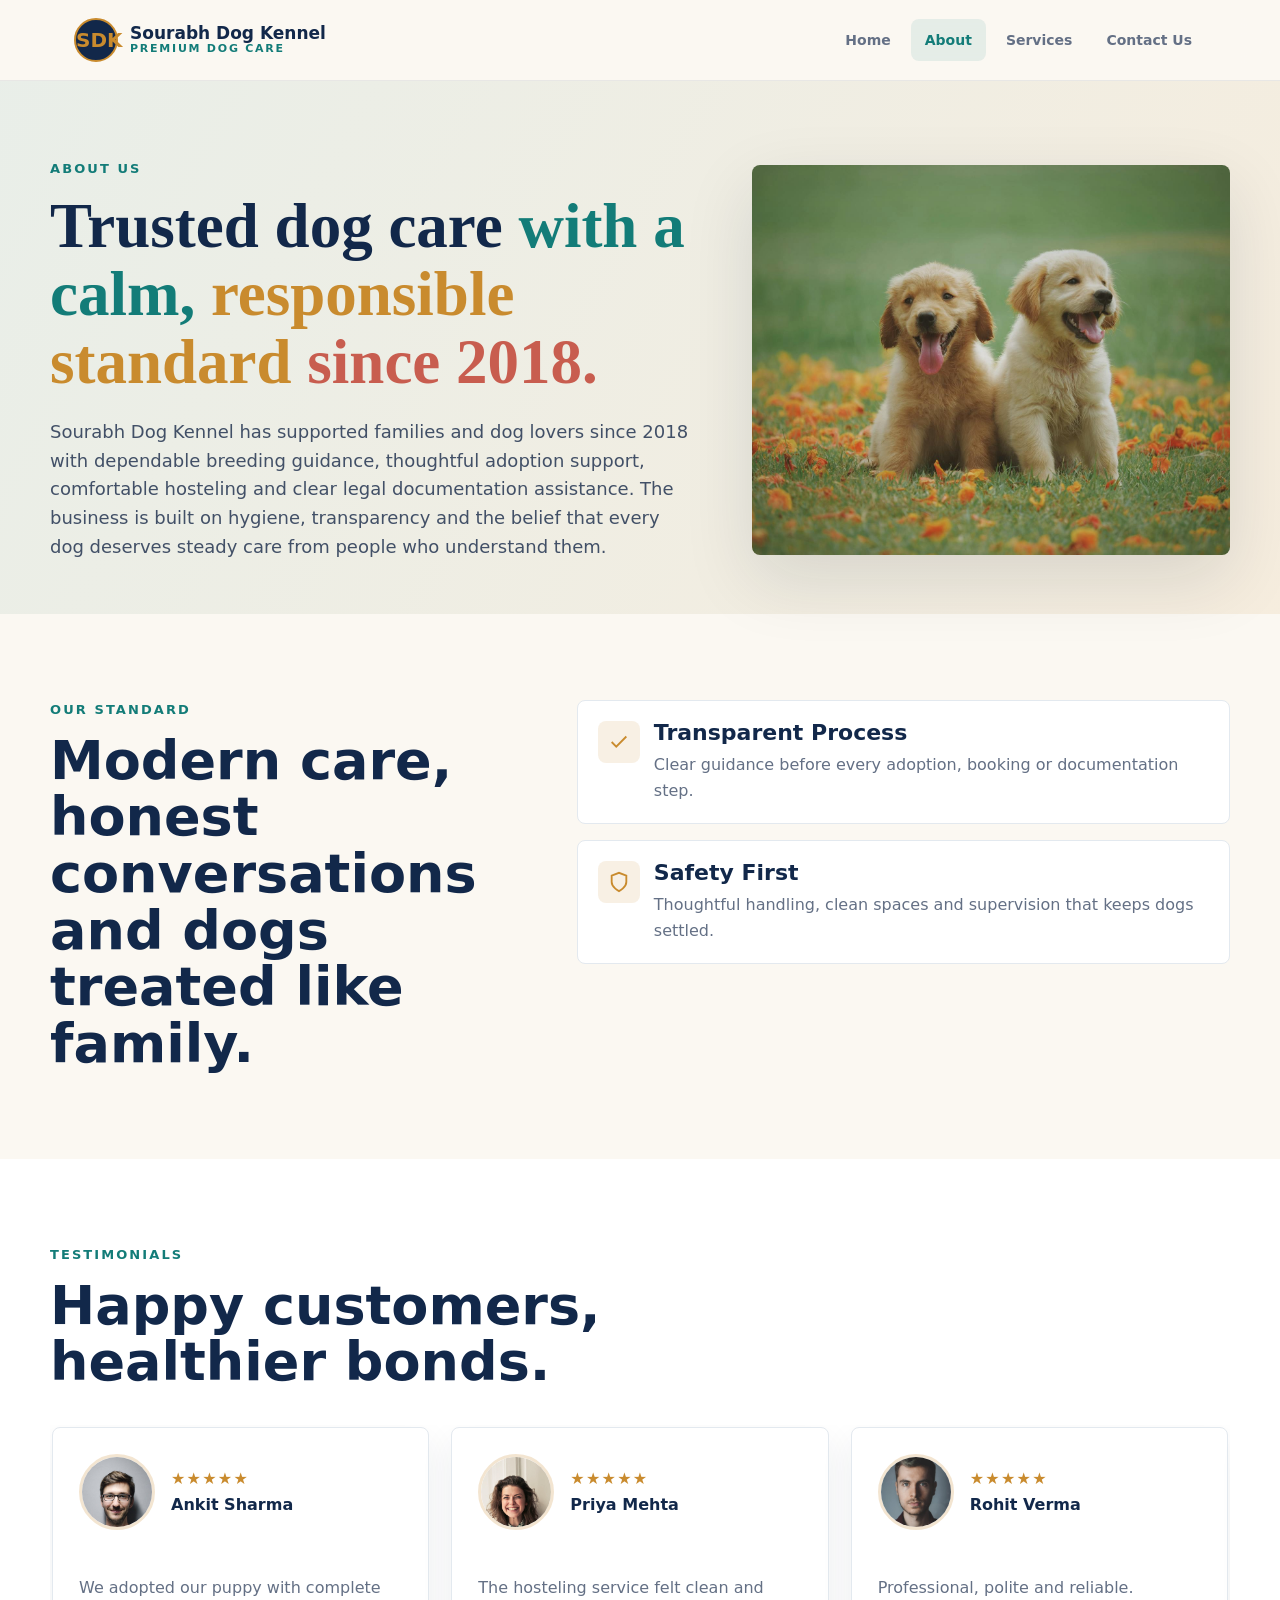
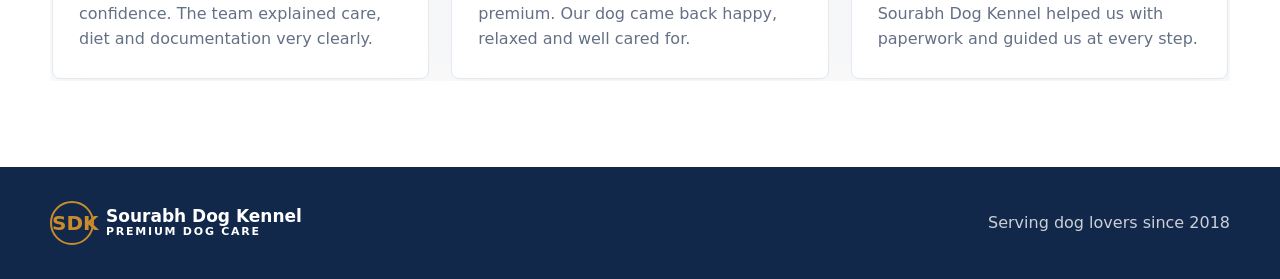
==== about.html @ bc3e22ed "Add files via upload" ====
<!DOCTYPE html>
<html lang="en">
<head>
  <meta charset="UTF-8">
  <meta name="viewport" content="width=device-width, initial-scale=1.0">
  <title>About | Sourabh Dog Kennel</title>
  <link rel="stylesheet" href="styles.css">
</head>
<body>
  <header class="site-header">
    <div class="nav-shell">
      <a class="brand" href="index.html"><span class="brand-mark">SDK</span><span class="brand-text"><span>Sourabh Dog Kennel</span><span>Premium Dog Care</span></span></a>
      <button class="nav-toggle" type="button" aria-label="Open menu" aria-expanded="false"><span></span><span></span><span></span></button>
      <nav class="nav-links" aria-label="Main navigation">
        <a href="index.html">Home</a>
        <a class="active" href="about.html">About</a>
        <a href="services.html">Services</a>
        <a href="contact.html">Contact Us</a>
      </nav>
    </div>
  </header>

  <main>
    <section class="page-hero">
      <div class="container page-hero-grid">
        <div>
          <p class="eyebrow">About Us</p>
          <h1><span>Trusted dog care</span> <span class="title-teal">with a calm,</span> <span class="title-gold">responsible standard</span> <span class="title-coral">since 2018.</span></h1>
          <p class="lead">Sourabh Dog Kennel has supported families and dog lovers since 2018 with dependable breeding guidance, thoughtful adoption support, comfortable hosteling and clear legal documentation assistance. The business is built on hygiene, transparency and the belief that every dog deserves steady care from people who understand them.</p>
        </div>
        <div class="page-hero-image">
          <img src="assets/images/hero-dogs.jpg" alt="Two healthy dogs sitting together">
        </div>
      </div>
    </section>

    <section class="section">
      <div class="container split">
        <div>
          <p class="eyebrow">Our Standard</p>
          <h2>Modern care, honest conversations and dogs treated like family.</h2>
        </div>
        <div class="feature-list">
          <article class="feature"><span class="icon" aria-hidden="true"><svg viewBox="0 0 24 24" fill="none" stroke="currentColor" stroke-width="2"><path d="M20 6 9 17l-5-5"/></svg></span><div><h3>Transparent Process</h3><p>Clear guidance before every adoption, booking or documentation step.</p></div></article>
          <article class="feature"><span class="icon" aria-hidden="true"><svg viewBox="0 0 24 24" fill="none" stroke="currentColor" stroke-width="2"><path d="M12 22s8-4 8-10V5l-8-3-8 3v7c0 6 8 10 8 10z"/></svg></span><div><h3>Safety First</h3><p>Thoughtful handling, clean spaces and supervision that keeps dogs settled.</p></div></article>
        </div>
      </div>
    </section>

    <section class="section band">
      <div class="container">
        <p class="eyebrow">Testimonials</p>
        <h2>Happy customers, healthier bonds.</h2>
        <div class="testimonials" data-testimonial-slider>
          <div class="testimonial-track">
            <article class="testimonial">
              <div class="testimonial-head">
                <img src="assets/images/customer-ankit.jpg" alt="Customer portrait of Ankit Sharma">
                <div><div class="stars">★★★★★</div><div class="quote-name">Ankit Sharma</div></div>
              </div>
              <p>We adopted our puppy with complete confidence. The team explained care, diet and documentation very clearly.</p>
            </article>
            <article class="testimonial">
              <div class="testimonial-head">
                <img src="assets/images/customer-priya.jpg" alt="Customer portrait of Priya Mehta">
                <div><div class="stars">★★★★★</div><div class="quote-name">Priya Mehta</div></div>
              </div>
              <p>The hosteling service felt clean and premium. Our dog came back happy, relaxed and well cared for.</p>
            </article>
            <article class="testimonial">
              <div class="testimonial-head">
                <img src="assets/images/customer-rohit.jpg" alt="Customer portrait of Rohit Verma">
                <div><div class="stars">★★★★★</div><div class="quote-name">Rohit Verma</div></div>
              </div>
              <p>Professional, polite and reliable. Sourabh Dog Kennel helped us with paperwork and guided us at every step.</p>
            </article>
            <article class="testimonial">
              <div class="testimonial-head">
                <img src="assets/images/customer-neeraj.jpg" alt="Customer portrait of Neeraj Kapoor">
                <div><div class="stars">★★★★★</div><div class="quote-name">Neeraj Kapoor</div></div>
              </div>
              <p>They helped us choose the right breed for our home and explained every responsibility before we decided.</p>
            </article>
            <article class="testimonial">
              <div class="testimonial-head">
                <img src="assets/images/customer-kavya.jpg" alt="Customer portrait of Kavya Rao">
                <div><div class="stars">★★★★★</div><div class="quote-name">Kavya Rao</div></div>
              </div>
              <p>The kennel was clean, calm and well managed. The communication during our dog's stay was excellent.</p>
            </article>
          </div>
        </div>
      </div>
    </section>
  </main>

  <footer class="site-footer"><div class="footer-shell"><a class="brand" href="index.html"><span class="brand-mark">SDK</span><span class="brand-text"><span>Sourabh Dog Kennel</span><span>Premium Dog Care</span></span></a><span>Serving dog lovers since 2018</span></div></footer>
  <script src="script.js"></script>
</body>
</html>
---- styles.css ----
:root {
  --ink: #102033;
  --muted: #647085;
  --line: #e3e9ef;
  --paper: #fbf8f2;
  --white: #ffffff;
  --gold: #c98b2e;
  --teal: #137c78;
  --navy: #12284a;
  --coral: #c85d4f;
  --shadow: 0 24px 70px rgba(16, 32, 51, 0.12);
  --radius: 8px;
}

* {
  box-sizing: border-box;
}

html {
  scroll-behavior: smooth;
}

body {
  margin: 0;
  font-family: Inter, ui-sans-serif, system-ui, -apple-system, BlinkMacSystemFont, "Segoe UI", sans-serif;
  background: var(--paper);
  color: var(--ink);
  line-height: 1.6;
}

img {
  display: block;
  width: 100%;
}

a {
  color: inherit;
  text-decoration: none;
}

.site-header {
  position: sticky;
  top: 0;
  z-index: 20;
  border-bottom: 1px solid rgba(18, 40, 74, 0.08);
  background: rgba(251, 248, 242, 0.92);
  backdrop-filter: blur(16px);
}

.nav-shell {
  display: flex;
  align-items: center;
  justify-content: space-between;
  max-width: 1180px;
  margin: 0 auto;
  padding: 18px 24px;
}

.brand {
  display: inline-flex;
  align-items: center;
  gap: 12px;
  font-weight: 900;
  letter-spacing: 0;
}

.brand-mark {
  display: grid;
  width: 44px;
  height: 44px;
  place-items: center;
  border: 2px solid var(--gold);
  border-radius: 50%;
  background: var(--navy);
  color: var(--gold);
  font-size: 20px;
}

.brand-text {
  display: flex;
  flex-direction: column;
  line-height: 1.05;
}

.brand-text span:first-child {
  color: var(--navy);
  font-size: 17px;
}

.brand-text span:last-child {
  color: var(--teal);
  font-size: 11px;
  text-transform: uppercase;
  letter-spacing: 0.16em;
}

.nav-toggle {
  display: none;
  width: 42px;
  height: 42px;
  border: 1px solid var(--line);
  border-radius: var(--radius);
  background: var(--white);
  color: var(--navy);
  cursor: pointer;
}

.nav-toggle span {
  display: block;
  width: 18px;
  height: 2px;
  margin: 4px auto;
  background: currentColor;
}

.nav-links {
  display: flex;
  align-items: center;
  gap: 6px;
}

.nav-links a {
  padding: 10px 14px;
  border-radius: var(--radius);
  color: var(--muted);
  font-size: 14px;
  font-weight: 800;
}

.nav-links a:hover,
.nav-links a.active {
  background: rgba(19, 124, 120, 0.09);
  color: var(--teal);
}

.section {
  padding: 86px 24px;
}

.container {
  max-width: 1180px;
  margin: 0 auto;
}

.eyebrow {
  margin: 0 0 12px;
  color: var(--teal);
  font-size: 13px;
  font-weight: 900;
  letter-spacing: 0.16em;
  text-transform: uppercase;
}

h1,
h2,
h3 {
  margin: 0;
  color: var(--navy);
  line-height: 1.05;
  letter-spacing: 0;
}

h1 {
  max-width: 680px;
  font-size: clamp(32px, 5.35vw, 63px);
}

h1,
.hero-title {
  font-family: Georgia, "Times New Roman", serif;
  font-weight: 700;
  line-height: 1.08;
}

h2 {
  max-width: 760px;
  font-size: clamp(32px, 4.5vw, 54px);
}

h3 {
  font-size: 22px;
}

.lead {
  max-width: 650px;
  margin: 22px 0 0;
  color: #425067;
  font-size: 18px;
}

.button-row {
  display: flex;
  flex-wrap: wrap;
  gap: 12px;
  margin-top: 32px;
}

.btn {
  display: inline-flex;
  align-items: center;
  justify-content: center;
  min-height: 48px;
  padding: 0 20px;
  border: 1px solid transparent;
  border-radius: var(--radius);
  font-weight: 900;
  cursor: pointer;
}

.btn-primary {
  background: var(--navy);
  color: var(--white);
  box-shadow: 0 16px 32px rgba(18, 40, 74, 0.2);
}

.btn-secondary {
  border-color: rgba(18, 40, 74, 0.18);
  background: var(--white);
  color: var(--navy);
}

.hero {
  overflow: hidden;
  padding-top: 72px;
}

.hero-grid {
  display: grid;
  grid-template-columns: minmax(0, 1.02fr) minmax(320px, 0.78fr);
  gap: 46px;
  align-items: center;
}

.hero-title em {
  color: var(--gold);
  font-style: normal;
}

.title-teal {
  color: var(--teal);
}

.title-gold {
  color: var(--gold);
}

.title-coral {
  color: var(--coral);
}

.hero-image {
  position: relative;
}

.hero-image img {
  min-height: 470px;
  border-radius: var(--radius);
  box-shadow: var(--shadow);
  object-fit: cover;
}

.hero-badge {
  position: absolute;
  right: -10px;
  bottom: 28px;
  max-width: 230px;
  padding: 18px;
  border-left: 5px solid var(--gold);
  border-radius: var(--radius);
  background: var(--white);
  box-shadow: 0 16px 42px rgba(18, 40, 74, 0.15);
  color: var(--navy);
  font-weight: 900;
}

.stats {
  display: grid;
  grid-template-columns: repeat(3, 1fr);
  gap: 14px;
  margin-top: 42px;
}

.stat {
  padding: 18px;
  border-top: 3px solid var(--gold);
  background: rgba(255, 255, 255, 0.72);
}

.stat strong {
  display: block;
  color: var(--navy);
  font-size: 28px;
}

.stat span {
  color: var(--muted);
  font-size: 14px;
  font-weight: 700;
}

.band {
  background: var(--white);
}

.split {
  display: grid;
  grid-template-columns: 0.85fr 1.15fr;
  gap: 44px;
  align-items: start;
}

.feature-list {
  display: grid;
  gap: 16px;
}

.feature {
  display: flex;
  gap: 14px;
  padding: 20px;
  border: 1px solid var(--line);
  border-radius: var(--radius);
  background: var(--white);
}

.icon {
  flex: 0 0 auto;
  display: grid;
  width: 42px;
  height: 42px;
  place-items: center;
  border-radius: var(--radius);
  background: rgba(201, 139, 46, 0.13);
  color: var(--gold);
}

.icon svg {
  width: 22px;
  height: 22px;
}

.grid {
  display: grid;
  gap: 22px;
}

.services-grid {
  grid-template-columns: repeat(4, 1fr);
  margin-top: 36px;
}

.card {
  overflow: hidden;
  border: 1px solid var(--line);
  border-radius: var(--radius);
  background: var(--white);
  box-shadow: 0 14px 34px rgba(18, 40, 74, 0.08);
}

.card img {
  height: 210px;
  object-fit: cover;
}

.card-body {
  padding: 22px;
}

.card-body p,
.feature p,
.testimonial p {
  margin: 8px 0 0;
  color: var(--muted);
}

.service-meta {
  display: inline-flex;
  margin-bottom: 12px;
  color: var(--coral);
  font-size: 12px;
  font-weight: 900;
  letter-spacing: 0.12em;
  text-transform: uppercase;
}

.page-hero {
  padding: 78px 24px 52px;
  background:
    linear-gradient(120deg, rgba(19, 124, 120, 0.08), rgba(201, 139, 46, 0.1)),
    var(--paper);
}

.page-hero-grid {
  display: grid;
  grid-template-columns: minmax(0, 0.95fr) minmax(300px, 0.7fr);
  gap: 54px;
  align-items: center;
}

.page-hero-image img {
  height: 390px;
  border-radius: var(--radius);
  box-shadow: var(--shadow);
  object-fit: cover;
}

.testimonials {
  overflow: hidden;
  margin-top: 34px;
  padding: 2px;
}

.testimonial-track {
  display: flex;
  gap: 22px;
  transition: transform 650ms ease;
}

.testimonial {
  display: flex;
  flex: 0 0 calc((100% - 44px) / 3);
  min-height: 252px;
  flex-direction: column;
  justify-content: space-between;
  padding: 26px;
  border: 1px solid var(--line);
  border-radius: var(--radius);
  background: var(--white);
  box-shadow: 0 14px 34px rgba(18, 40, 74, 0.07);
}

.testimonial-head {
  display: flex;
  align-items: center;
  gap: 16px;
}

.testimonial-head img {
  width: 76px;
  height: 76px;
  flex: 0 0 76px;
  border: 3px solid rgba(201, 139, 46, 0.22);
  border-radius: 50%;
  object-fit: cover;
  object-position: center top;
}

.stars {
  color: var(--gold);
  letter-spacing: 0.08em;
}

.quote-name {
  color: var(--navy);
  font-weight: 900;
}

.faq-wrap {
  max-width: 860px;
  margin-top: 34px;
}

.faq-item {
  border-bottom: 1px solid var(--line);
}

.faq-question {
  display: flex;
  justify-content: space-between;
  width: 100%;
  padding: 22px 0;
  border: 0;
  background: transparent;
  color: var(--navy);
  font: inherit;
  font-weight: 900;
  text-align: left;
  cursor: pointer;
}

.faq-question::after {
  content: "+";
  color: var(--teal);
  font-size: 24px;
  line-height: 1;
}

.faq-item.open .faq-question::after {
  content: "-";
}

.faq-answer {
  display: none;
  max-width: 720px;
  padding: 0 0 22px;
  color: var(--muted);
}

.faq-item.open .faq-answer {
  display: block;
}

.contact-grid {
  display: grid;
  grid-template-columns: 0.85fr 1.15fr;
  gap: 34px;
  align-items: start;
}

.contact-panel,
.form-panel {
  border: 1px solid var(--line);
  border-radius: var(--radius);
  background: var(--white);
  box-shadow: 0 14px 34px rgba(18, 40, 74, 0.08);
}

.contact-panel {
  padding: 28px;
}

.contact-line {
  display: flex;
  gap: 14px;
  padding: 18px 0;
  border-bottom: 1px solid var(--line);
}

.contact-line:last-child {
  border-bottom: 0;
}

.form-panel {
  padding: 28px;
}

.form-grid {
  display: grid;
  grid-template-columns: repeat(2, 1fr);
  gap: 16px;
}

.field {
  display: grid;
  gap: 7px;
}

.field.full {
  grid-column: 1 / -1;
}

label {
  color: var(--navy);
  font-size: 13px;
  font-weight: 900;
}

input,
select,
textarea {
  width: 100%;
  border: 1px solid var(--line);
  border-radius: var(--radius);
  background: #fffdf8;
  color: var(--ink);
  font: inherit;
  padding: 13px 14px;
}

textarea {
  min-height: 140px;
  resize: vertical;
}

.form-note {
  min-height: 24px;
  margin: 14px 0 0;
  color: var(--teal);
  font-weight: 800;
}

.site-footer {
  padding: 34px 24px;
  background: var(--navy);
  color: rgba(255, 255, 255, 0.78);
}

.footer-shell {
  display: flex;
  align-items: center;
  justify-content: space-between;
  gap: 20px;
  max-width: 1180px;
  margin: 0 auto;
}

.footer-shell .brand-text span:first-child,
.footer-shell .brand-text span:last-child {
  color: var(--white);
}

@media (max-width: 960px) {
  .hero-grid,
  .page-hero-grid,
  .split,
  .contact-grid {
    grid-template-columns: 1fr;
  }

  .services-grid {
    grid-template-columns: repeat(2, 1fr);
  }

  .testimonial {
    flex-basis: calc((100% - 22px) / 2);
  }
}

@media (max-width: 720px) {
  .nav-toggle {
    display: block;
  }

  .nav-links {
    position: absolute;
    top: 80px;
    right: 16px;
    left: 16px;
    display: none;
    flex-direction: column;
    align-items: stretch;
    padding: 12px;
    border: 1px solid var(--line);
    border-radius: var(--radius);
    background: var(--white);
    box-shadow: var(--shadow);
  }

  .nav-links.open {
    display: flex;
  }

  .nav-links a {
    padding: 14px;
  }

  .section {
    padding: 64px 18px;
  }

  .page-hero {
    padding: 58px 18px 40px;
  }

  .page-hero-image img {
    height: 300px;
  }

  .hero {
    padding-top: 50px;
  }

  .hero-image img {
    min-height: 360px;
  }

  .hero-badge {
    right: 12px;
    bottom: 12px;
  }

  .stats,
  .services-grid,
  .form-grid {
    grid-template-columns: 1fr;
  }

  .testimonial {
    flex-basis: 100%;
    min-height: 260px;
  }

  .footer-shell {
    align-items: flex-start;
    flex-direction: column;
  }
}
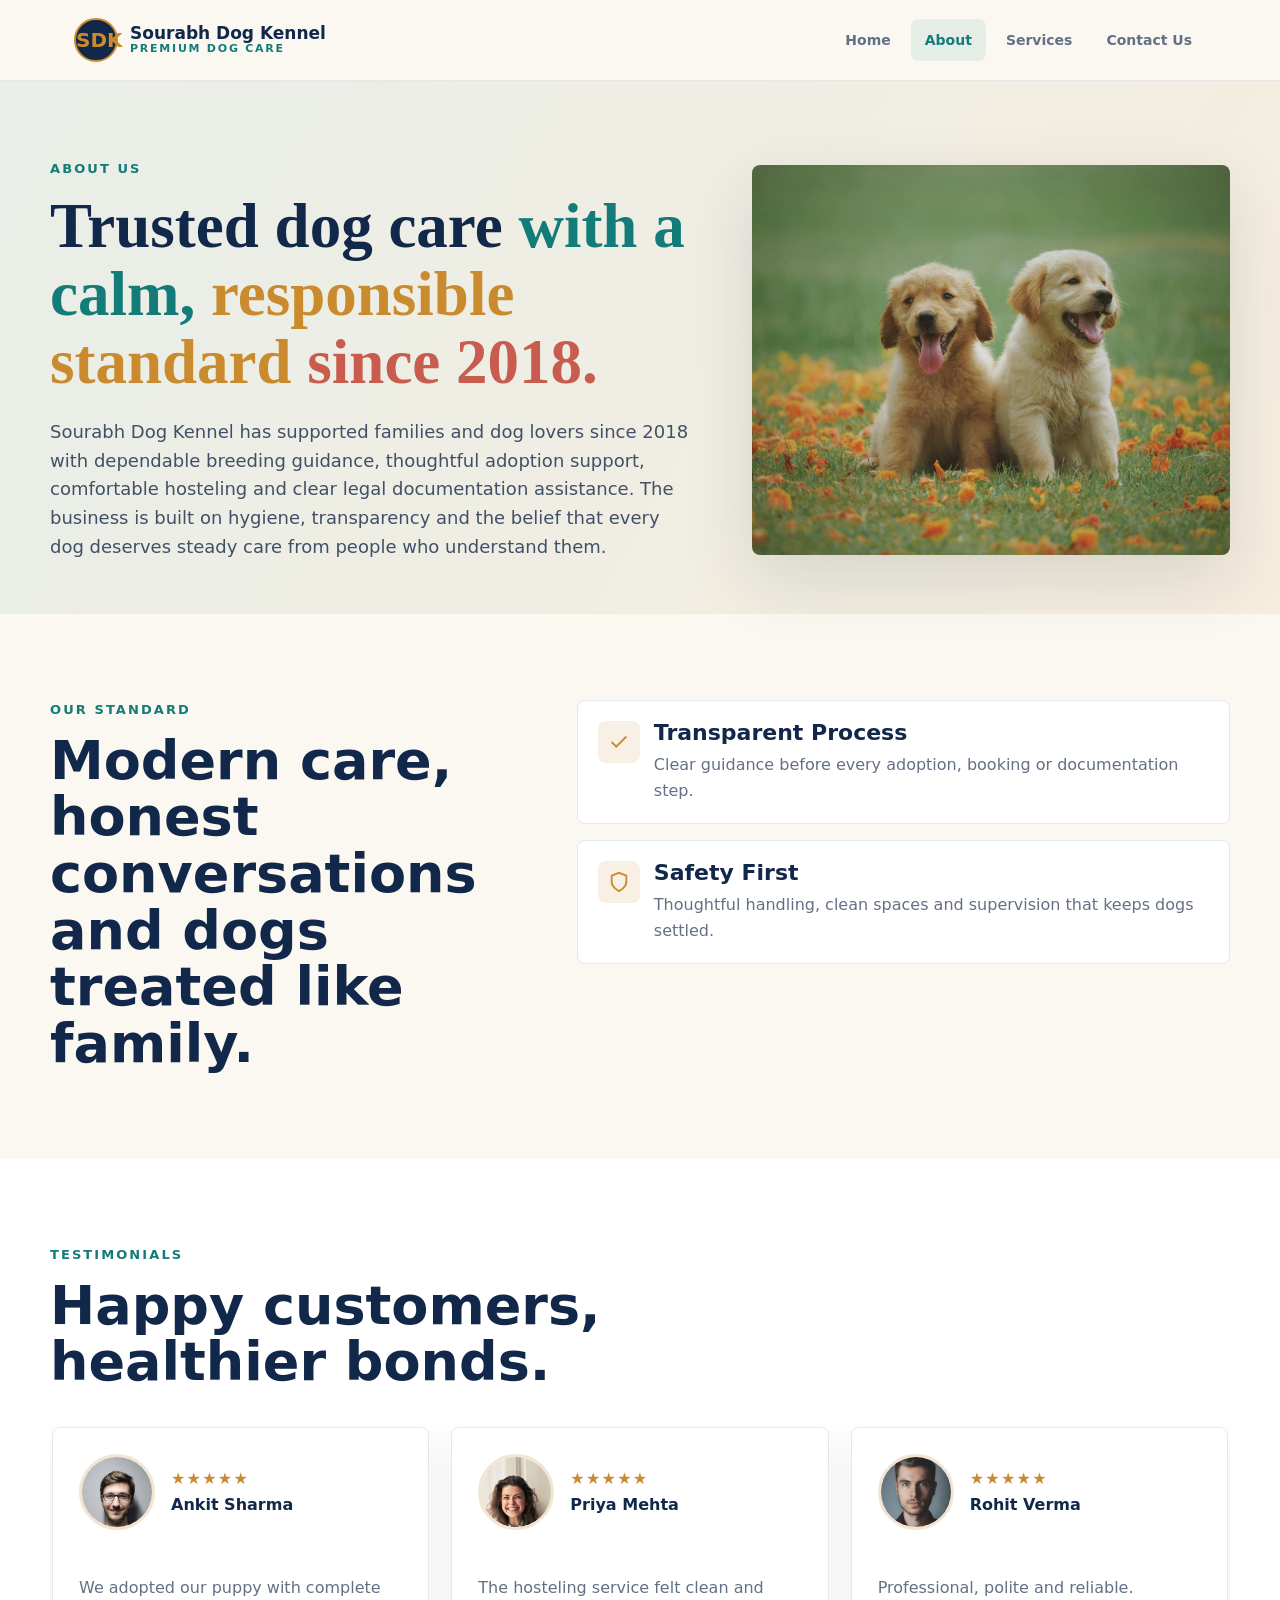
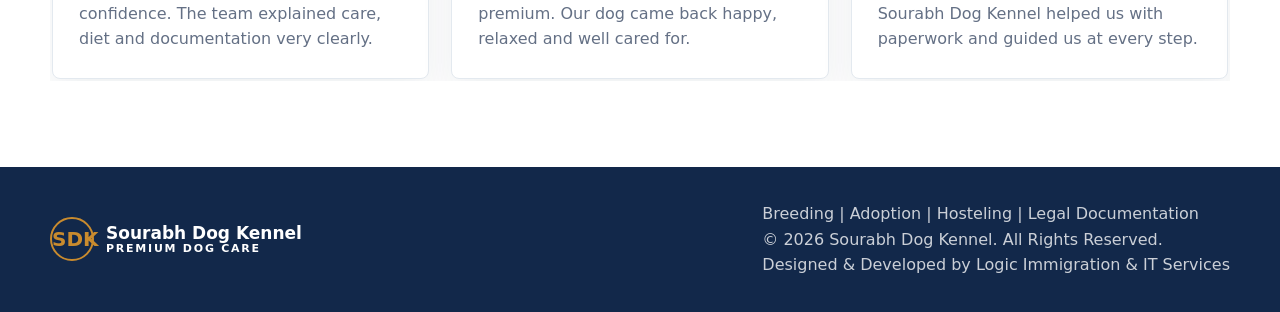
==== commit 742349f8: "Enhance footer with services and copyright details Updated footer to include additional services and" ====
--- a/about.html
+++ b/about.html
@@ -94,7 +94,26 @@
     </section>
   </main>
 
-  <footer class="site-footer"><div class="footer-shell"><a class="brand" href="index.html"><span class="brand-mark">SDK</span><span class="brand-text"><span>Sourabh Dog Kennel</span><span>Premium Dog Care</span></span></a><span>Serving dog lovers since 2018</span></div></footer>
-  <script src="script.js"></script>
+  <footer class="site-footer">
+  <div class="footer-shell">
+    <a class="brand" href="index.html">
+      <span class="brand-mark">SDK</span>
+      <span class="brand-text">
+        <span>Sourabh Dog Kennel</span>
+        <span>Premium Dog Care</span>
+      </span>
+    </a>
+
+    <span>
+      Breeding | Adoption | Hosteling | Legal Documentation<br>
+      © 2026 Sourabh Dog Kennel. All Rights Reserved.<br>
+      Designed & Developed by
+      <a href="https://logicservices.online" target="_blank" rel="noopener noreferrer">
+        Logic Immigration &amp; IT Services
+      </a>
+    </span>
+  </div>
+</footer>
+
 </body>
 </html>
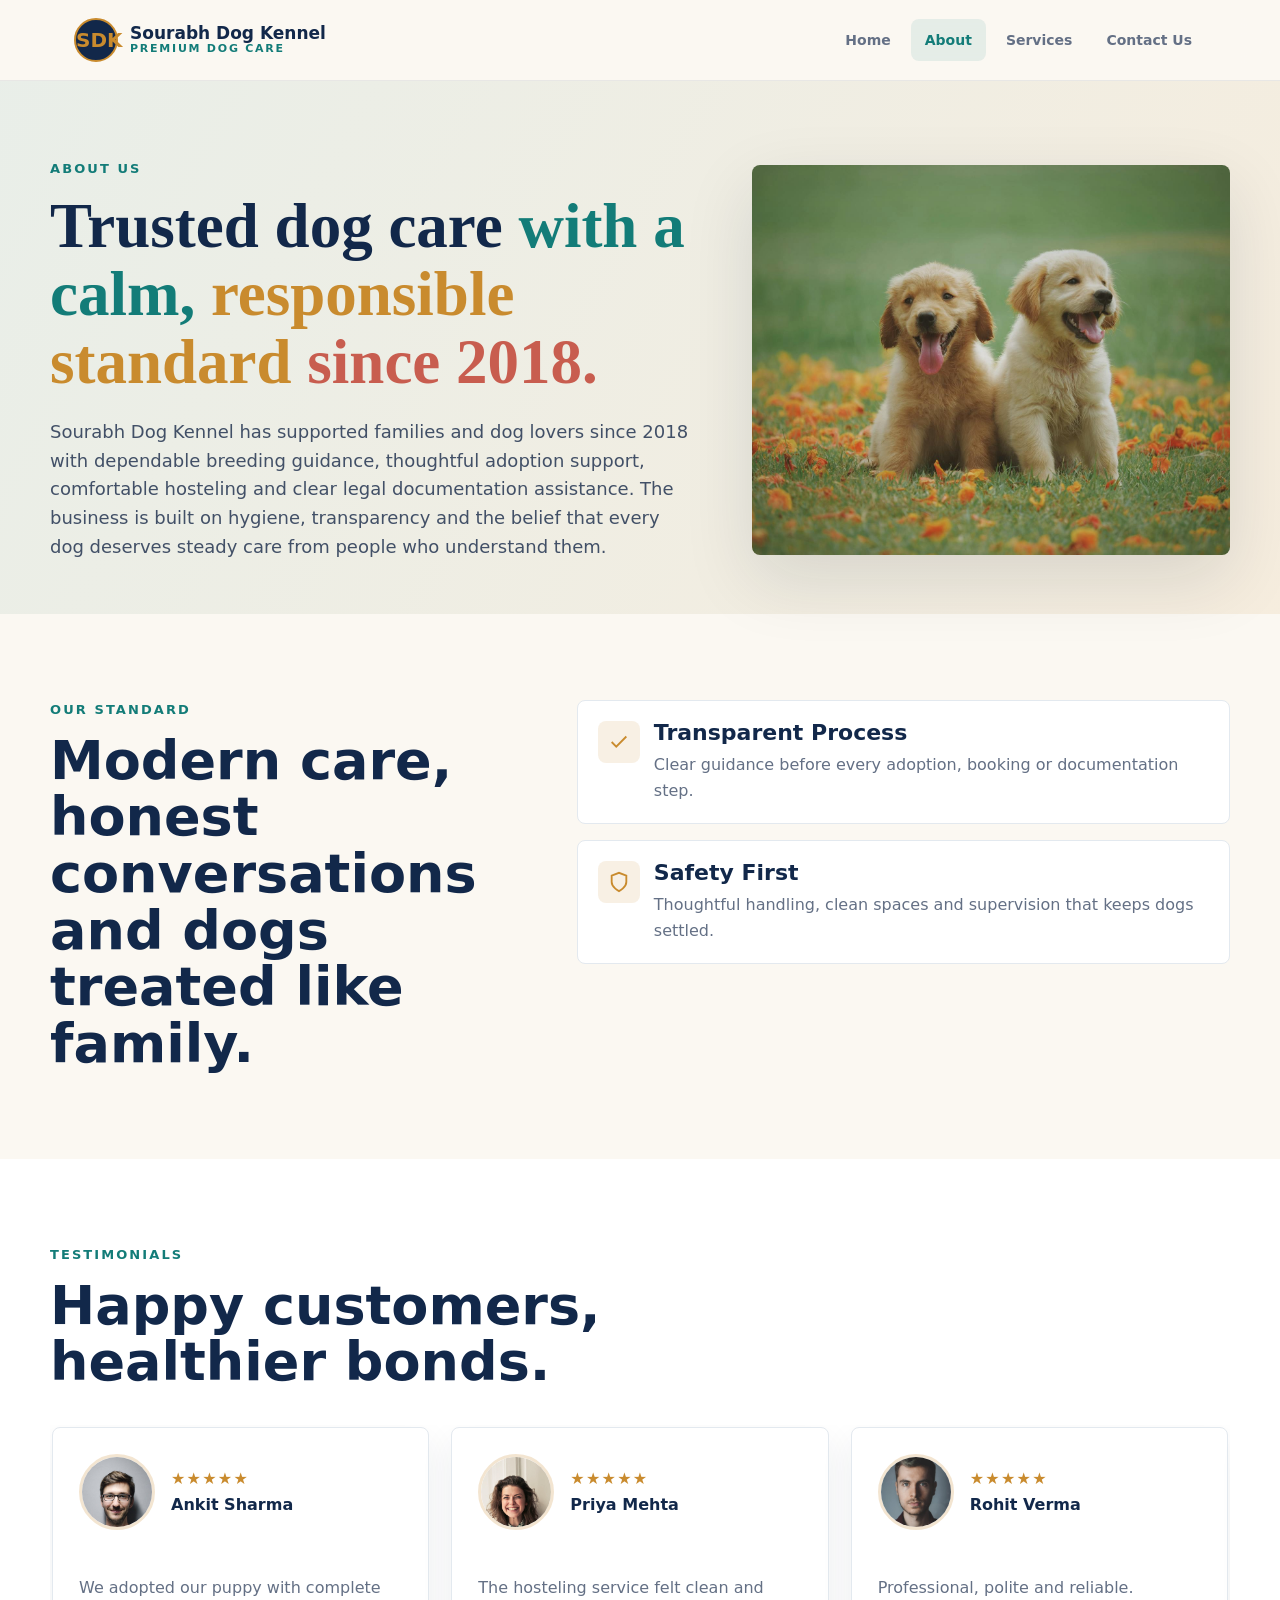
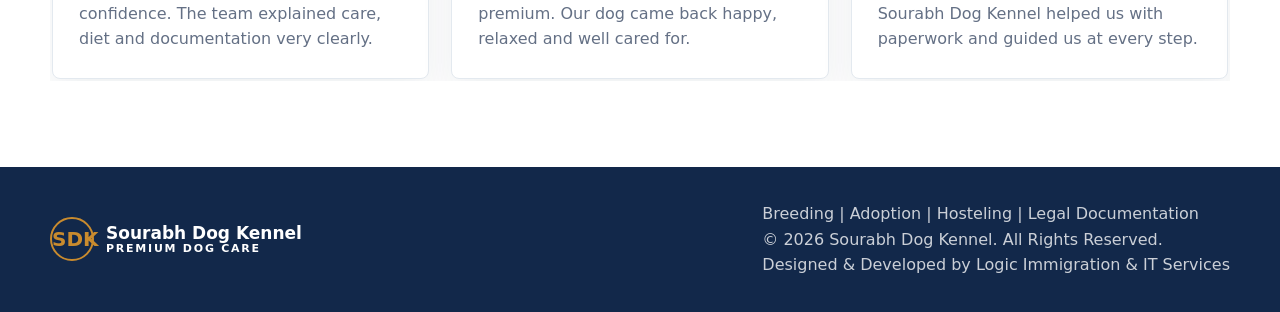
==== commit d5572fc5: "Add script tag for external JavaScript file" ====
--- a/about.html
+++ b/about.html
@@ -114,6 +114,6 @@
     </span>
   </div>
 </footer>
-
+<script src="script.js"></script>
 </body>
 </html>
